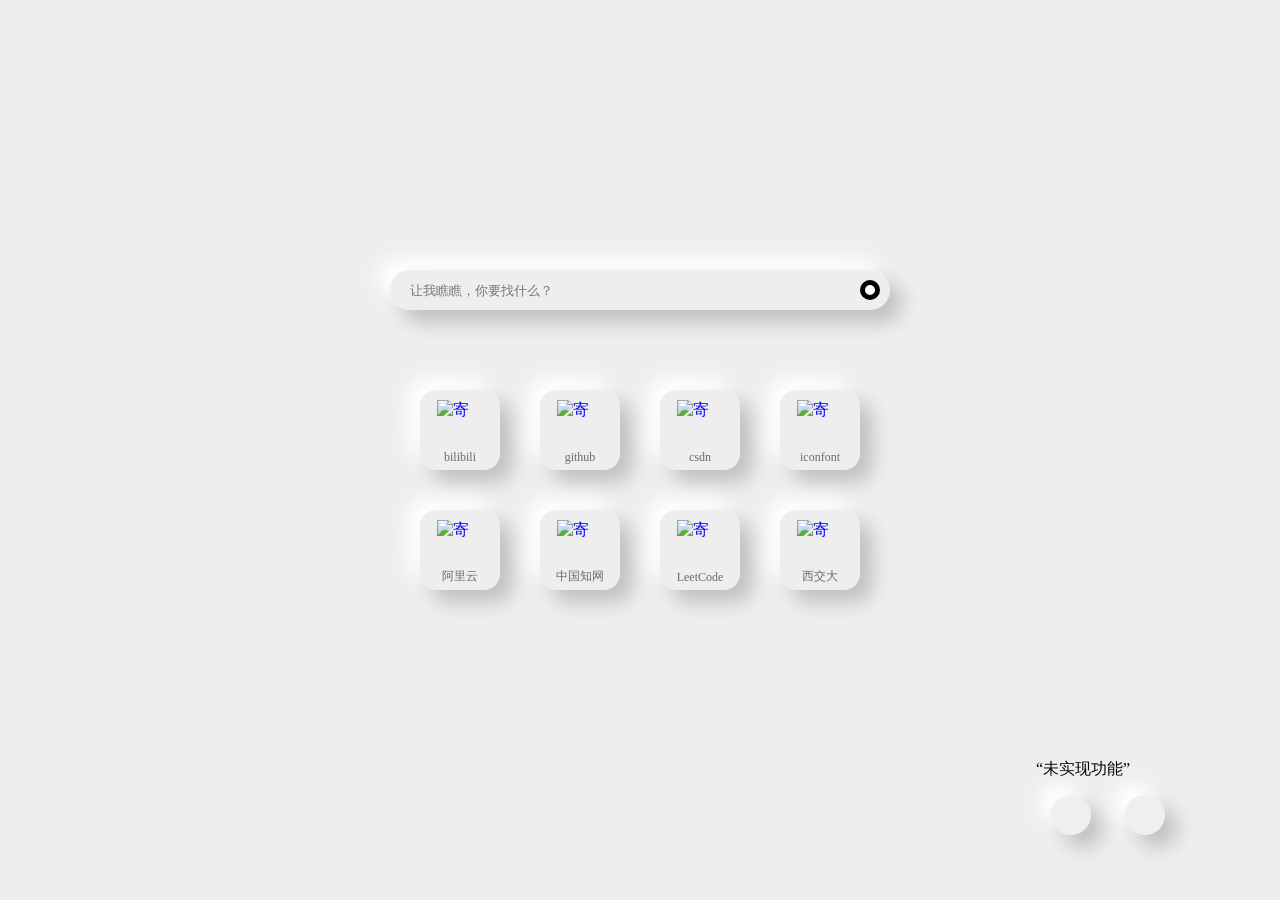
==== index.html @ e0337924 "Update index.html" ====
<!DOCTYPE html>
<html lang="zh-CN" dir="ltr">
  <head>
    <meta charset="utf-8">
    <title>落鲸起始页</title>
    <link rel="stylesheet" href="beginPageCss1.css" type="text/css">
  </head>
  <div class="msg_desc">
  <img style="max-width:100%;overflow:hidden;" src="https://img1.imgtp.com/2023/06/10/Y4lsNQQP.jpg" alt="">
  </div>
  <body>
      <div class="msg_desc">
    </div>
    <div class="backgroundBox1">
      <div class="backgroundBox2">
        <!-- backgroundFormStyle盒子里面放的是整个搜索框 -->
        <!-- 这里使用百度搜索引擎。 -->
        <div id="backgroundFormStyle">
          <form action="http://www.baidu.com/s?q=" method="get" target="_parent" id="searchForm">
            <input type="hidden" name="hiddenInput" value="3"/>
            <input type="text" name="wd" placeholder="让我瞧瞧，你要找什么？" id="searchInput" autocomplete="off"/>
            <input type="submit" value="" id="confirmInput"/>
            <!-- 确定按钮简化为一个小圆圈。 -->
          </form>
        </div>
        <div class="iconBackBoxAll">
          <!-- 每一个网站入口包含两个信息，图片和名称。 -->
          <!-- 在href中填写网站的地址，p标签中填写名字。 -->
          <!-- 不涉及JavaScript的话，建议使用a标签实现链接。 -->
          <a class="iconBackBox" href="https://www.bilibili.com/">
            <img src="icon/bilibili.png" alt="寄">
            <!-- src是图片的地址，alt是图片无法显示时的文字 -->
            <div>
              <p>bilibili</p>
            </div>
          </a>
          <a class="iconBackBox" href="https://github.com/">
            <img src="icon/github.png" alt="寄">
            <div>
              <p>github</p>
            </div>
          </a>
          <a class="iconBackBox" href="https://www.csdn.net/">
            <img src="icon/csdn.png" alt="寄">
            <div>
              <p>csdn</p>
            </div>
          </a>
          <a class="iconBackBox" href="https://www.iconfont.cn/">
            <img src="icon/iconfont.png" alt="寄">
            <div>
              <p>iconfont</p>
            </div>
          </a>
          <a class="iconBackBox" href="https://www.aliyun.com/">
            <img src="icon/阿里云.png" alt="寄">
            <div>
              <p>阿里云</p>
            </div>
          </a>
          <a class="iconBackBox" href="https://www.cnki.net/">
            <img src="icon/中国知网.png" alt="寄">
            <div>
              <p>中国知网</p>
            </div>
          </a>
          <a class="iconBackBox" href="https://leetcode-cn.com/">
            <img src="icon/LeetCode.png" alt="寄">
            <div>
              <p>LeetCode</p>
            </div>
          </a>
          <a class="iconBackBox" href="http://www.xjtu.edu.cn/">
            <img src="icon/西安交通大学.png" alt="寄">
            <div>
              <p>西交大</p>
            </div>
          </a>
        </div>
      </div>
    </div>
    <!-- 下面是添加和删除的按钮，这里暂未实现功能，先放这里配个像。不想要可以删除 -->
    <div class="setButtonBox">
      <p>“未实现功能”</p>
      <button type="button" name="button" autocomplete="off" id="addBut"></button>
      <button type="button" name="button" autocomplete="off" id="deleteBut"></button>
    </div>
    <!-- 以下是JavaScript文件 （还没写）-->
  </body>
</html>
---- beginPageCss1.css ----
*{
  /* 清除所有的padding、margin和border */
  margin: 0;
  padding: 0;
  border: 0;
}
img{height: auto; width: auto\9; width:100%;}
body {
  background-color: #EFEEEE;
  /* 长按鼠标并滑动的时候回选中框内的内容，这里禁止选中所有文本。 */
  -moz-user-select:none;/*火狐*/
  -webkit-user-select:none;/*webkit浏览器*/
  -ms-user-select:none;/*IE10*/
  -khtml-user-select:none;/*早期浏览器*/
  user-select:none;
}

/*
 * 以下是背景盒子的属性设置
 */

/* 两个盒子的属性主要是为了进行定位 */
.backgroundBox1 {
  background-color: inherit;
  width: 600px;
  height: 400px;
  position: absolute;
  left: 50%;
  margin-left: -300px;
  top: 50%;
  margin-top: -200px;
}
.backgroundBox2 {
  background-color: inherit;
  width: inherit;
  height: inherit;
  position: relative;
}

/*
 * 以下是有关的搜索框的布局
 */

#backgroundFormStyle {
  position: relative;
  height: 20%;
  width: inherit;
}
#searchForm {
  /* 搜索框的属性设置 */
  position: absolute;
  width: 500px;
  height: 40px;
  /* 盒子居中 */
  top: 50%;
  margin-top: -20px;
  left: 50%;
  margin-left: -250px;
  /* 圆角属性，可以根据自己的喜好调节，50%盒子就是个圆形 */
  border-radius: 20px;
  /* 两个阴影属性，做出凸起的效果。 */
  /* 第一个阴影为白色，向左和上移动。 */
  /* 第二个阴影为黑色，向右和下移动。 */
  /* 参数分别为：x方向偏移 y方向偏移 阴影模糊半径 颜色 */
  box-shadow: 12px 12px 20px rgba(0, 0, 0, 0.2),
   -12px -12px 20px rgba(255, 255, 255, 1);
}
/* 注意：这里是搜索框的样式，和网站入口按钮不同，没有鼠标悬停点击等状态效果。 */
#searchInput {
  width: 90%;
  height: inherit;
  margin-left: 20px;
  background-color: inherit;
  /* outline用来清除点击搜索框的时候出现一个黑色小边框 */
  outline: none;
}
#confirmInput {
  /* 把确认按钮变成黑色边框小圆圈 */
  width: 5%;
  height: 20px;
  width: 20px;
  background-color: white;
  position: absolute;
  right: 10;
  top: 50%;
  margin-top: -10px;
  border-radius: 50%;
  border-color: black;
  border-width: thick;
  border-style: solid;
  outline: none;
}
#confirmInput:hover {
  /* 鼠标悬停到确认按钮上变成小手手 */
  cursor: pointer;
}

/*
 * 下面是关于网站入口的按钮布局
 */

.iconBackBoxAll {
  position: absolute;
  /* 横向居中 */
  left: 50%;
  margin-left: -240px;
  bottom: 0;
  width: 480px;
  height: 70%;
}
.iconBackBoxAll>a {
  background-color: inherit;
  position: relative;
  /* 使用左浮动来布局，如果您的网站入口不是8个，建议另外进行布局 */
  float: left;
  width: 80px;
  height: 80px;
  margin: 20px;
  border-radius: 20%;
  box-shadow: 12px 12px 20px rgba(0, 0, 0, 0.2),
   -12px -12px 20px rgba(255, 255, 255, 1);
  /* 小手手 */
  cursor: pointer;
  /* 动画，阴影过度，做出一个纸面下凹的效果。 */
  /* 参数：需要改变的样式（all是所有）  改变的时间  速度函数 */
  /* 注意注意注意！！！！
   * 这里必须填写速度函数，即便默认曲线就是ease，我也没搞清楚为啥。
   * 后面需要从外阴影过渡到内阴影。在测试的时候，如果不写速度函数曲线没有效果。
   * 其他样式，比如改变盒子宽高颜色没啥问题。希望有大佬帮忙解答一下原因。
   */
  transition: all .2s ease;
}
.iconBackBoxAll>a img {
  /* 图片定位 */
  position: absolute;
  width: 46px;
  height: 46px;
  top: 50%;
  margin-top: -30px;
  left: 50%;
  margin-left: -23px;
}
.iconBackBox>div {
  /* 文本定位 */
  position: absolute;
  width: 60px;
  bottom: 5px;
  left: 50%;
  margin-left: -30px;
  text-align: center;
}
.iconBackBox>div p {
  /* 文本样式 */
  color: #6B6B6B;
  font-size: 12px;
}

/*
 * 下面是关于网站入口的伪类选择器
 */

.iconBackBoxAll>a:hover {
  /* 这里改变盒子阴影 */
  /*
   * 四个参数：
   * 前两个是黑白阴影从外阴影过渡到没有阴影
   * 后连个是黑白阴影从没有阴影过渡到内阴影
   */
  box-shadow: 0px 0px 0px rgba(0, 0, 0, 0.2),
   0px 0px 0px rgba(255, 255, 255, 1),
  12px 12px 20px rgba(0, 0, 0, 0.2) inset,
   -12px -12px 20px rgba(255, 255, 255, 1) inset;
}
.iconBackBoxAll>a:active {
  /* 点击时改变样式，加深效果 */
   box-shadow: 10px 10px 30px rgba(0, 0, 0, 0.2) inset,
    -10px -10px 30px rgba(255, 255, 255, 1) inset;
}


/*
 * 下面是对于增加和删除按钮的属性设置
 */

 /* 这里两个按钮没有功能，在删除html文件中的两个按钮的同时，可以选择删除这里的样式 */
 /* 具体的思路和网站入口一样 */
.setButtonBox {
  /* background-color: red; */
  position: fixed;
  right: 100px; bottom: 50px;
}
.setButtonBox button{
  width: 40px;
  height: 40px;
  margin: 15px;
  border-radius: 50%;
  box-shadow: 12px 12px 20px rgba(0, 0, 0, 0.2),
   -12px -12px 20px rgba(255, 255, 255, 1);
  cursor: pointer;
  outline: none;
  transition: all .2s ease;
}
#addBut {
  background-image: url(icon/addButton.png);
  background-position: center;
  background-repeat: no-repeat;
  background-size: contain;
}
.setButtonBox button:hover{
  box-shadow: 0px 0px 0px rgba(0, 0, 0, 0.2),
   0px 0px 0px rgba(255, 255, 255, 1),
  12px 12px 20px rgba(0, 0, 0, 0.2) inset,
   -12px -12px 20px rgba(255, 255, 255, 1) inset;
}
#deleteBut {
  background-image: url(icon/delete.png);
  background-position: center;
  background-repeat: no-repeat;
  background-size: contain;
}
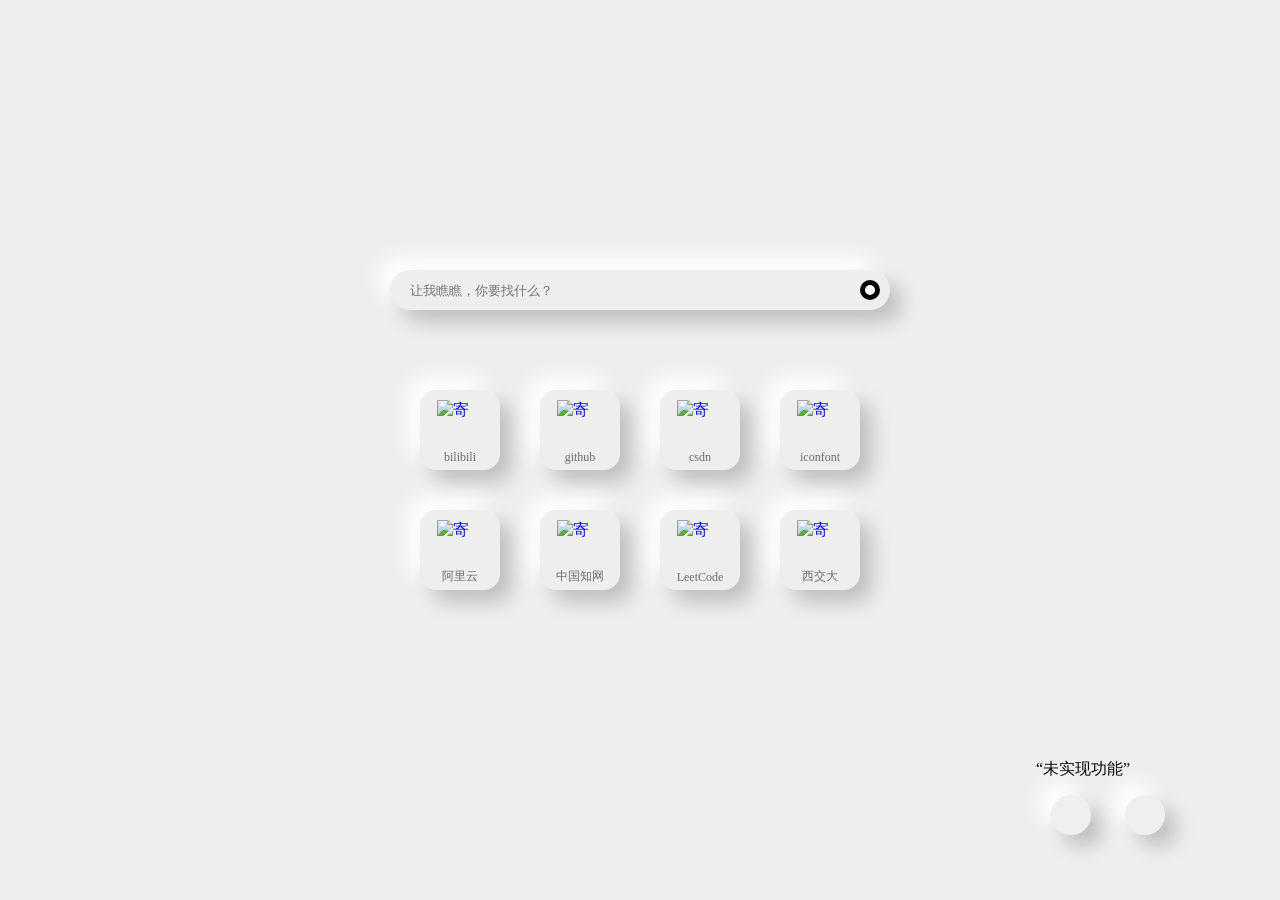
==== commit 02c9c46e: "Update index.html" ====
--- a/index.html
+++ b/index.html
@@ -6,7 +6,7 @@
     <link rel="stylesheet" href="beginPageCss1.css" type="text/css">
   </head>
   <div class="msg_desc">
-  <img style="max-width:100%;overflow:hidden;" src="https://img1.imgtp.com/2023/06/10/Y4lsNQQP.jpg" alt="">
+  <img style="max-width:100%;overflow:hidden;" src="https://img1.imgtp.com/2023/06/10/zETDPKsY.jpg" alt="">
   </div>
   <body>
       <div class="msg_desc">
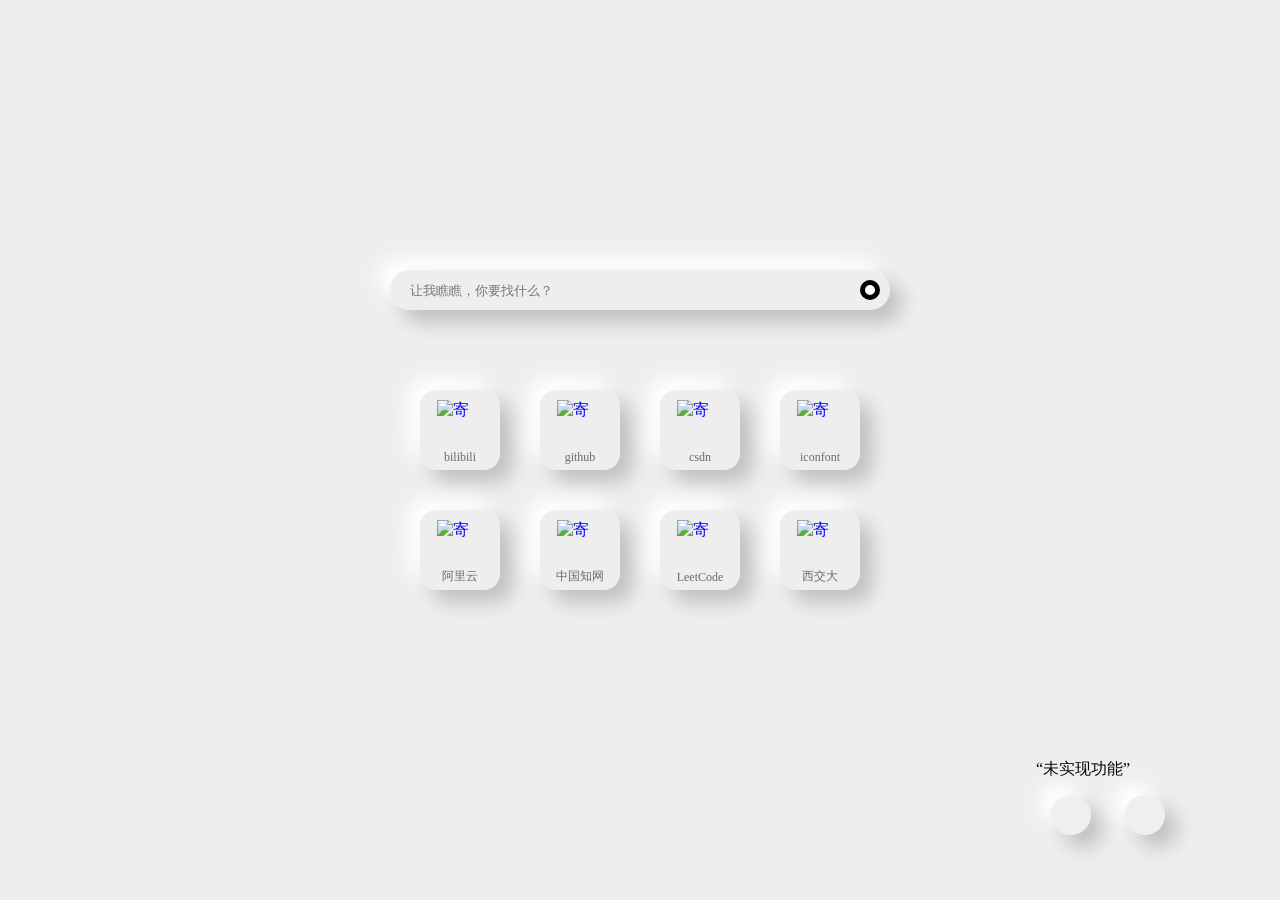
==== commit 611225a0: "Update index.html" ====
--- a/index.html
+++ b/index.html
@@ -6,7 +6,7 @@
     <link rel="stylesheet" href="beginPageCss1.css" type="text/css">
   </head>
   <div class="msg_desc">
-  <img style="max-width:100%;overflow:hidden;" src="https://img1.imgtp.com/2023/06/10/zETDPKsY.jpg" alt="">
+  <img style="max-width:100%;overflow:hidden;" src="https://picdl.sunbangyan.cn/2023/06/10/p29nta.jpg" alt="">
   </div>
   <body>
       <div class="msg_desc">
--- a/beginPageCss1.css
+++ b/beginPageCss1.css
@@ -21,7 +21,7 @@
 
 /* 两个盒子的属性主要是为了进行定位 */
 .backgroundBox1 {
-  background-color: inherit;
+  background-color: unset;
   width: 600px;
   height: 400px;
   position: absolute;
@@ -31,7 +31,7 @@
   margin-top: -200px;
 }
 .backgroundBox2 {
-  background-color: inherit;
+  background-color: unset;
   width: inherit;
   height: inherit;
   position: relative;
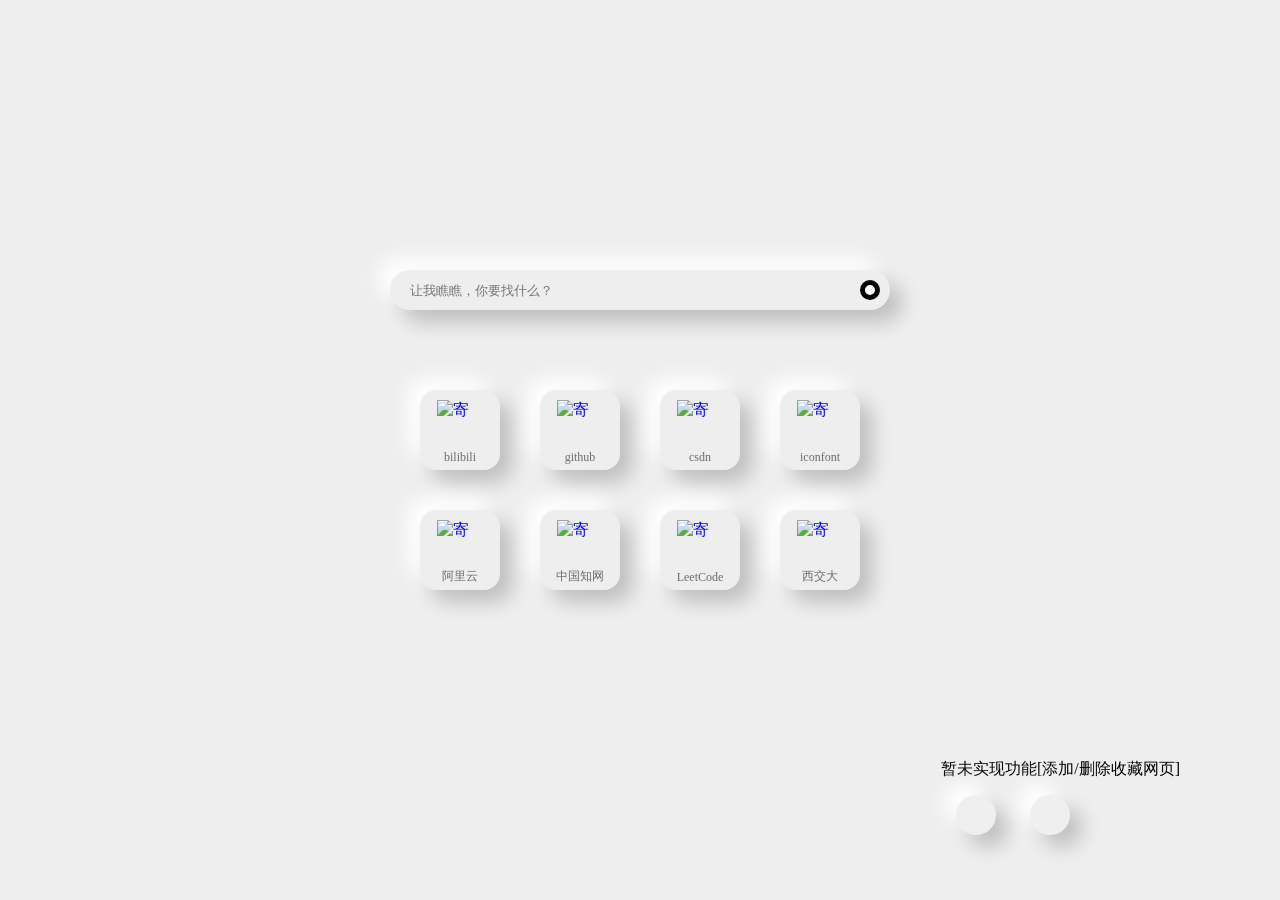
==== commit fbf8530d: "Update index.html" ====
--- a/index.html
+++ b/index.html
@@ -81,7 +81,7 @@
     </div>
     <!-- 下面是添加和删除的按钮，这里暂未实现功能，先放这里配个像。不想要可以删除 -->
     <div class="setButtonBox">
-      <p>“未实现功能”</p>
+      <p>暂未实现功能[添加/删除收藏网页]</p>
       <button type="button" name="button" autocomplete="off" id="addBut"></button>
       <button type="button" name="button" autocomplete="off" id="deleteBut"></button>
     </div>
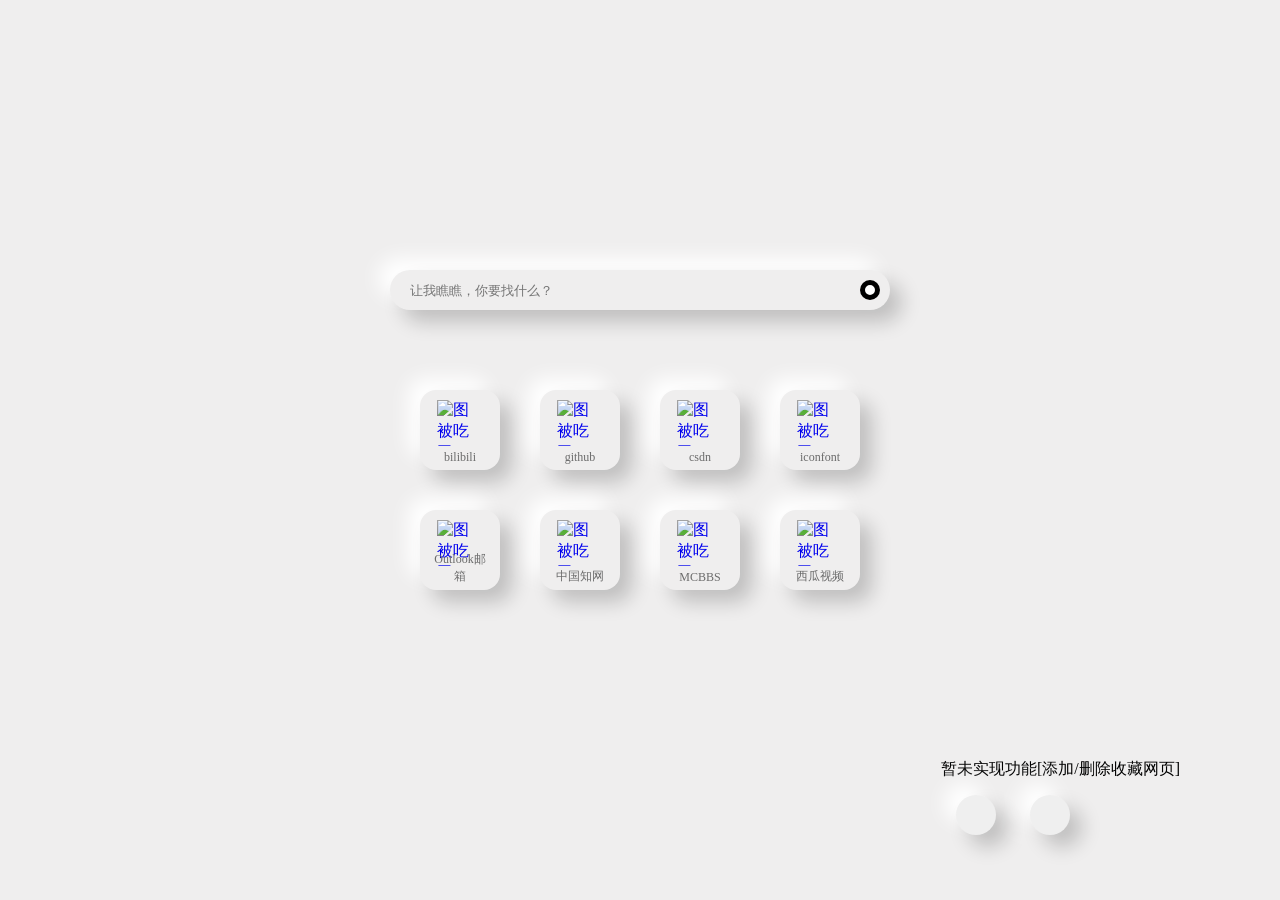
==== commit 87a2585a: "Update index.html" ====
--- a/index.html
+++ b/index.html
@@ -28,52 +28,52 @@
           <!-- 在href中填写网站的地址，p标签中填写名字。 -->
           <!-- 不涉及JavaScript的话，建议使用a标签实现链接。 -->
           <a class="iconBackBox" href="https://www.bilibili.com/">
-            <img src="icon/bilibili.png" alt="寄">
+            <img src="icon/bilibili.png" alt="图被吃了">
             <!-- src是图片的地址，alt是图片无法显示时的文字 -->
             <div>
               <p>bilibili</p>
             </div>
           </a>
           <a class="iconBackBox" href="https://github.com/">
-            <img src="icon/github.png" alt="寄">
+            <img src="icon/github.png" alt="图被吃了">
             <div>
               <p>github</p>
             </div>
           </a>
           <a class="iconBackBox" href="https://www.csdn.net/">
-            <img src="icon/csdn.png" alt="寄">
+            <img src="icon/csdn.png" alt="图被吃了">
             <div>
               <p>csdn</p>
             </div>
           </a>
           <a class="iconBackBox" href="https://www.iconfont.cn/">
-            <img src="icon/iconfont.png" alt="寄">
+            <img src="icon/iconfont.png" alt="图被吃了">
             <div>
               <p>iconfont</p>
             </div>
           </a>
-          <a class="iconBackBox" href="https://www.aliyun.com/">
-            <img src="icon/阿里云.png" alt="寄">
+          <a class="iconBackBox" href="https://outlook.live.com/mail/">
+            <img src="icon/outlook.png" alt="图被吃了">
             <div>
-              <p>阿里云</p>
+              <p>Outlook邮箱</p>
             </div>
           </a>
           <a class="iconBackBox" href="https://www.cnki.net/">
-            <img src="icon/中国知网.png" alt="寄">
+            <img src="icon/中国知网.png" alt="图被吃了">
             <div>
               <p>中国知网</p>
             </div>
           </a>
-          <a class="iconBackBox" href="https://leetcode-cn.com/">
-            <img src="icon/LeetCode.png" alt="寄">
+          <a class="iconBackBox" href="https://mcbbs.net/">
+            <img src="icon/mcbbs.png" alt="图被吃了">
             <div>
-              <p>LeetCode</p>
+              <p>MCBBS</p>
             </div>
           </a>
-          <a class="iconBackBox" href="http://www.xjtu.edu.cn/">
-            <img src="icon/西安交通大学.png" alt="寄">
+          <a class="iconBackBox" href="http://www.ixigua.com/">
+            <img src="icon/西瓜视频.png" alt="图被吃了">
             <div>
-              <p>西交大</p>
+              <p>西瓜视频</p>
             </div>
           </a>
         </div>
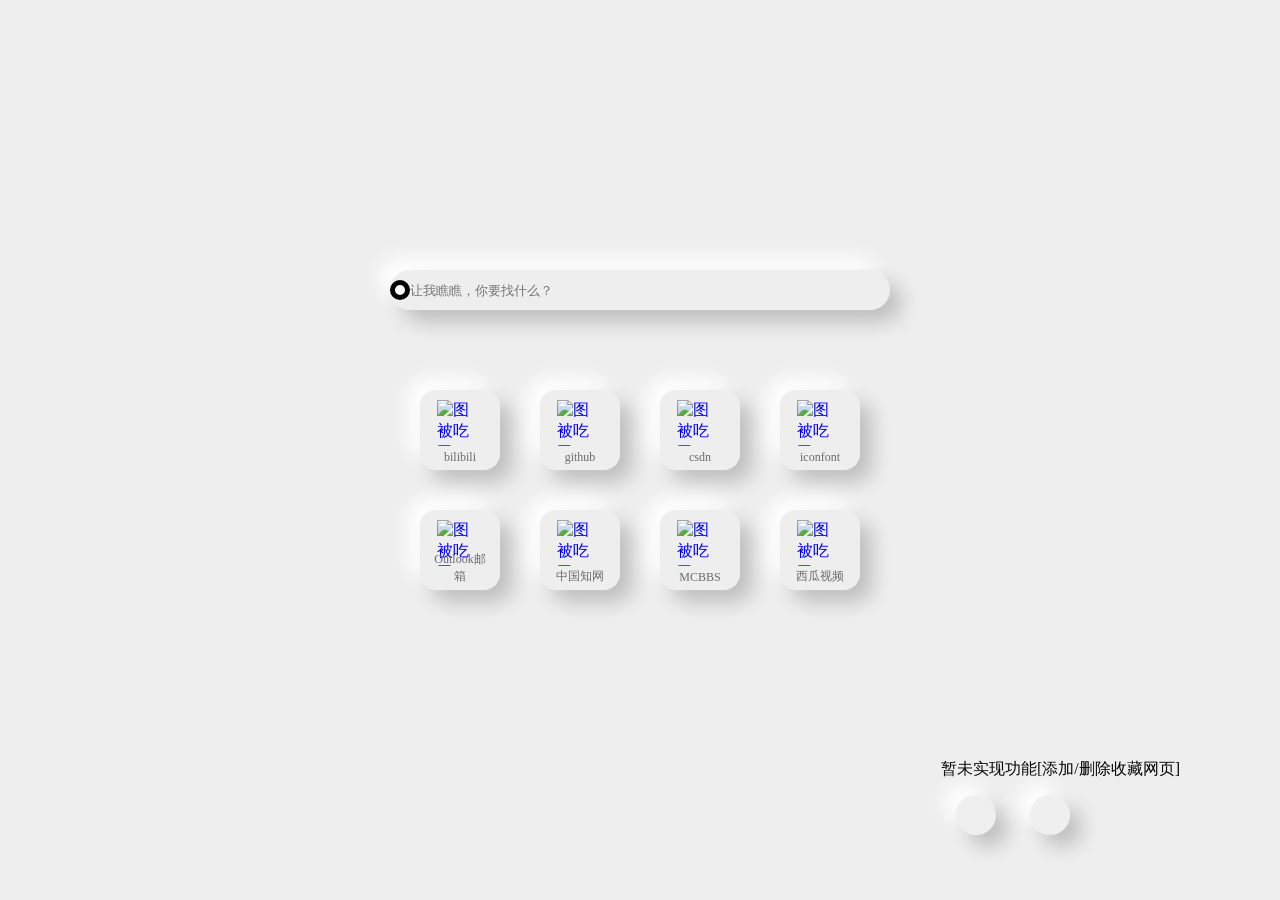
==== commit 9b36af2b: "Update index.html" ====
--- a/index.html
+++ b/index.html
@@ -4,6 +4,7 @@
     <meta charset="utf-8">
     <title>落鲸起始页</title>
     <link rel="stylesheet" href="beginPageCss1.css" type="text/css">
+    <script src="search-suggestions.js"></script>
   </head>
   <div class="msg_desc">
   <img style="max-width:100%;overflow:hidden;" src="https://picdl.sunbangyan.cn/2023/06/10/p29nta.jpg" alt="">
@@ -19,6 +20,7 @@
           <form action="http://www.baidu.com/s?q=" method="get" target="_parent" id="searchForm">
             <input type="hidden" name="hiddenInput" value="3"/>
             <input type="text" name="wd" placeholder="让我瞧瞧，你要找什么？" id="searchInput" autocomplete="off"/>
+            <div id="search-suggestions"></div>
             <input type="submit" value="" id="confirmInput"/>
             <!-- 确定按钮简化为一个小圆圈。 -->
           </form>
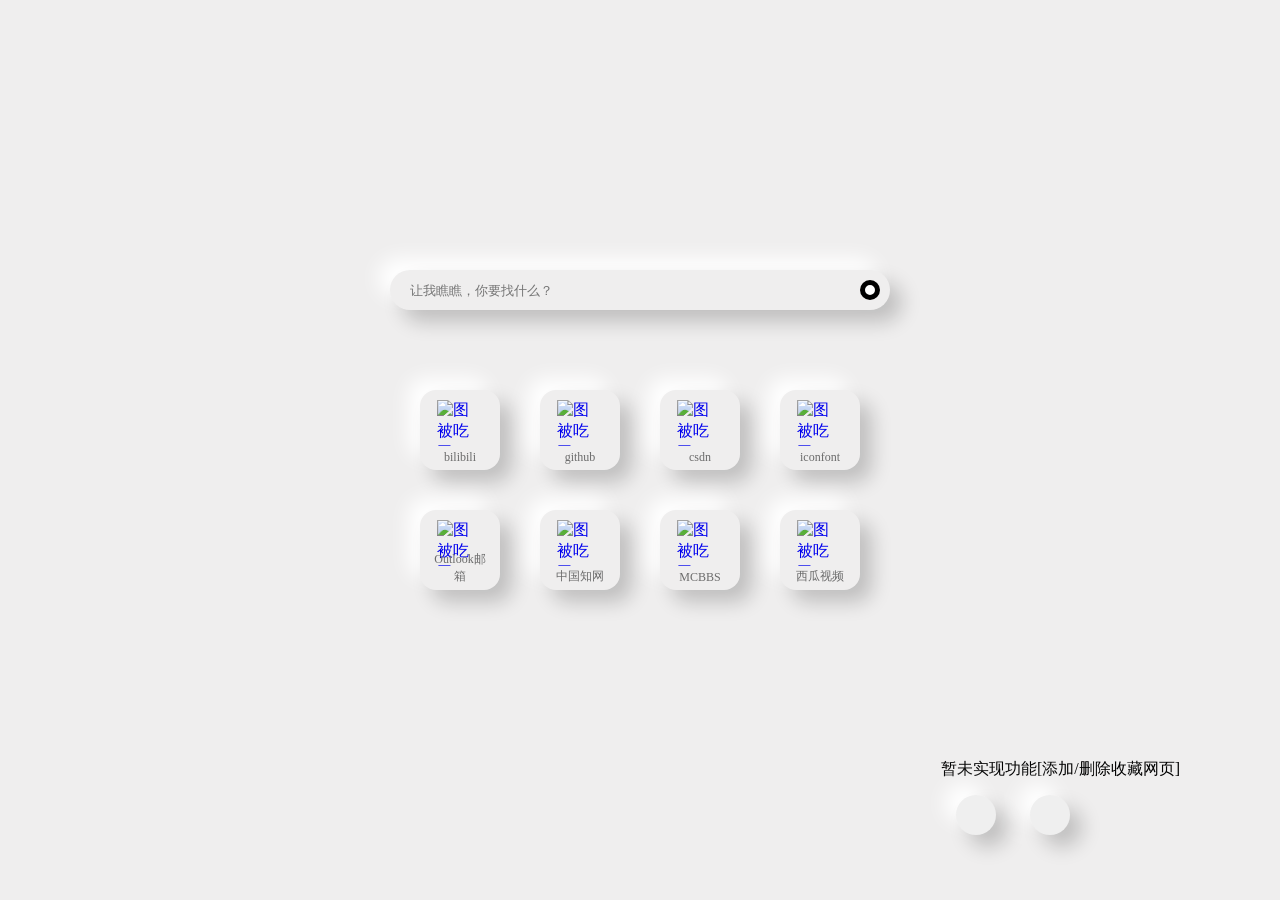
==== commit 7dee2b9b: "Update index.html" ====
--- a/index.html
+++ b/index.html
@@ -20,7 +20,6 @@
           <form action="http://www.baidu.com/s?q=" method="get" target="_parent" id="searchForm">
             <input type="hidden" name="hiddenInput" value="3"/>
             <input type="text" name="wd" placeholder="让我瞧瞧，你要找什么？" id="searchInput" autocomplete="off"/>
-            <div id="search-suggestions"></div>
             <input type="submit" value="" id="confirmInput"/>
             <!-- 确定按钮简化为一个小圆圈。 -->
           </form>
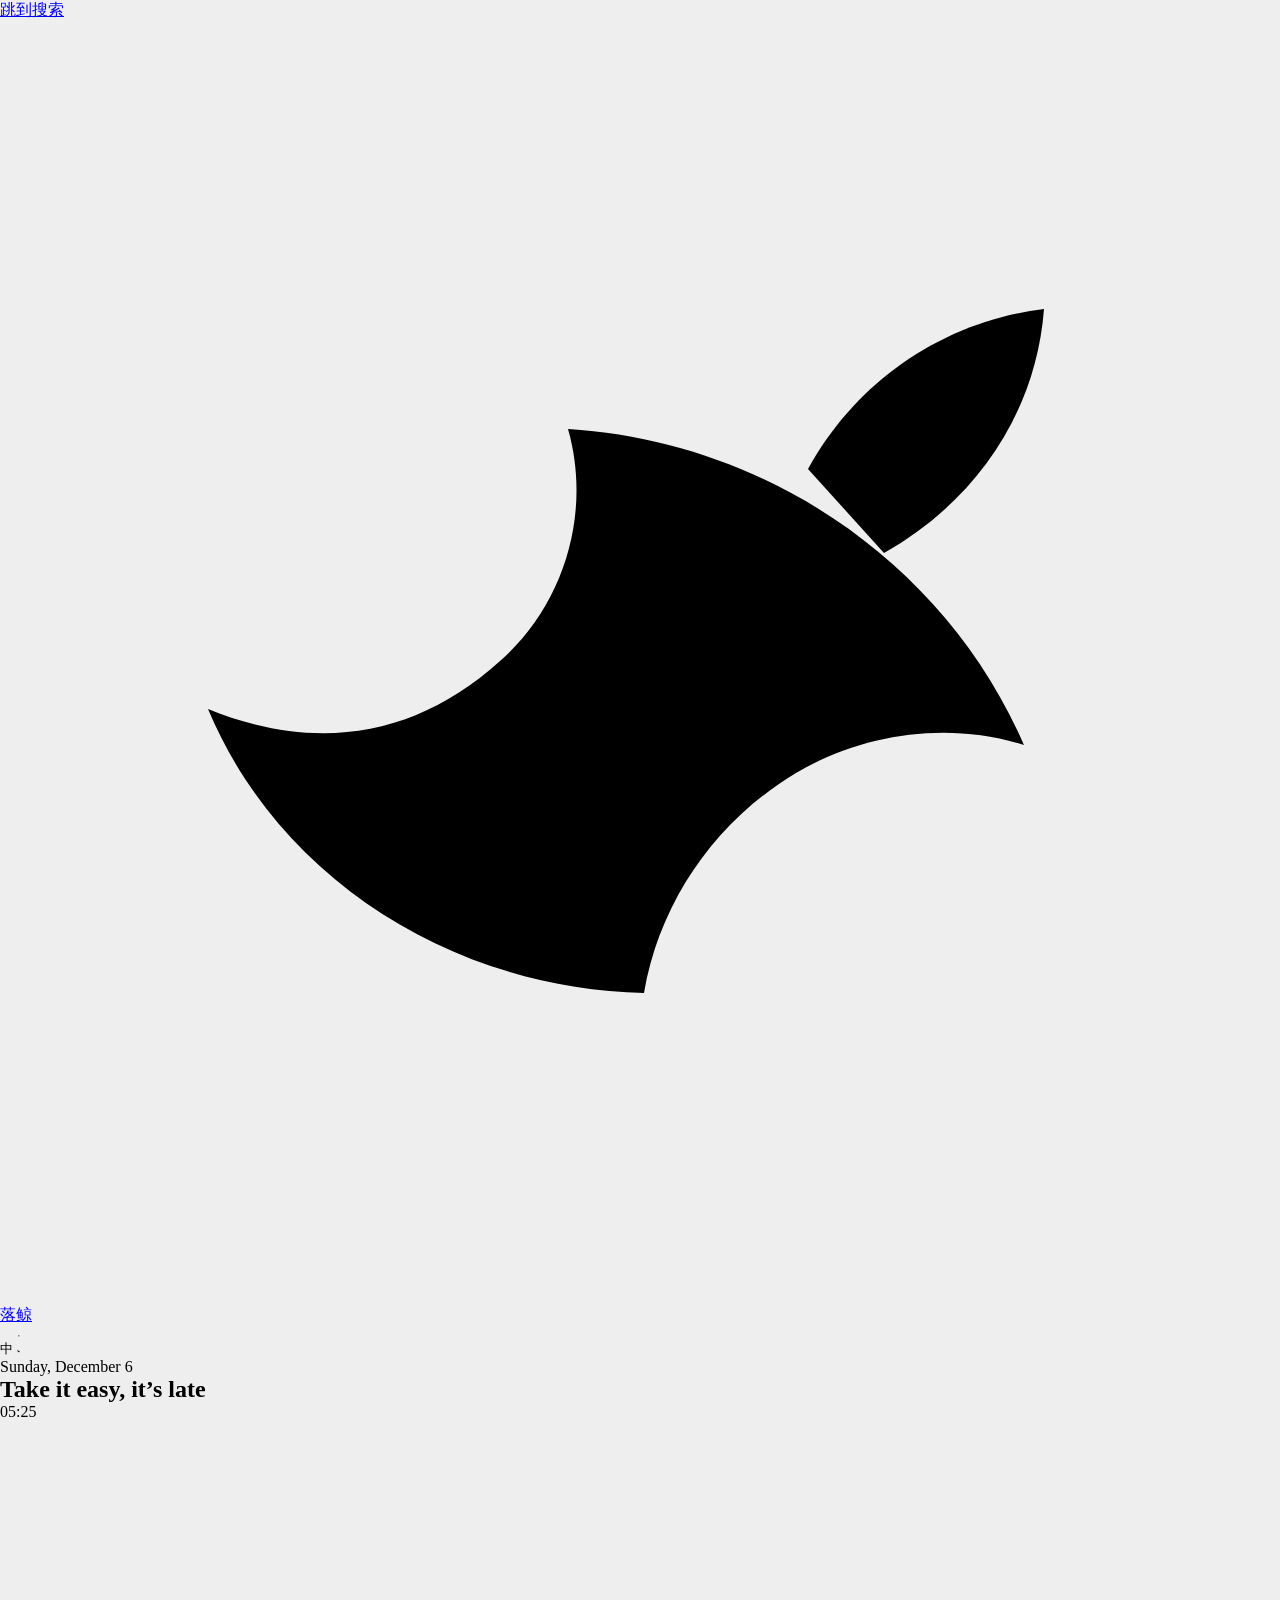
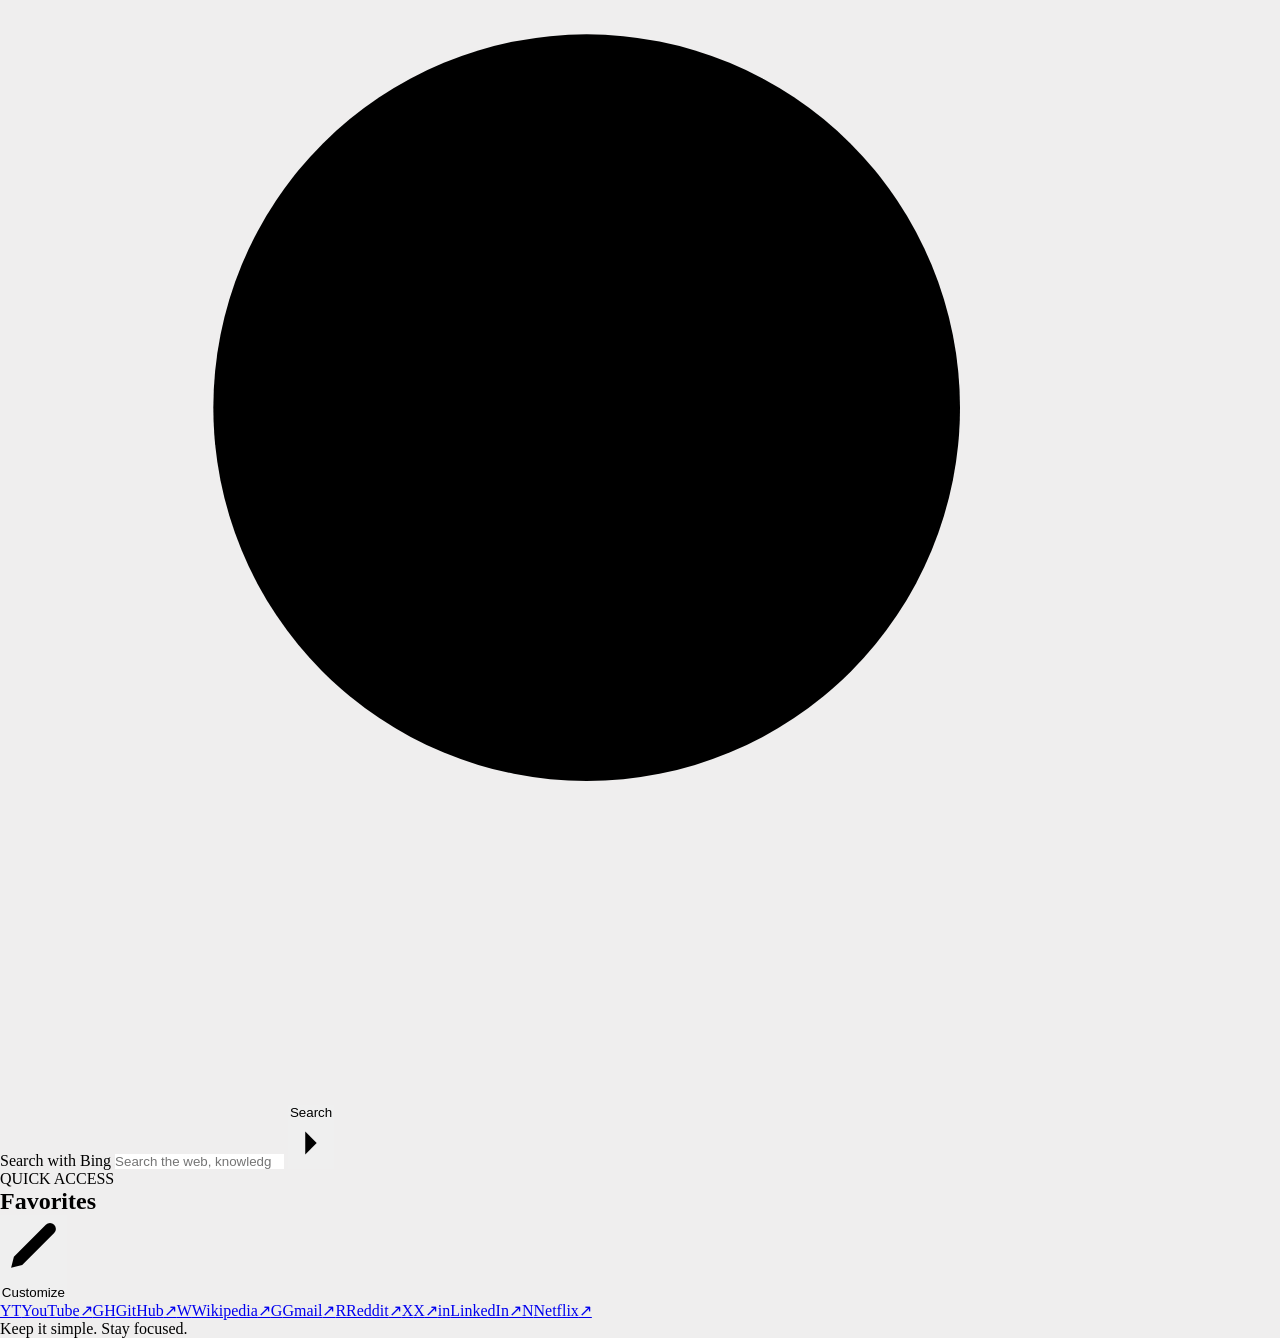
==== commit 95a4f33f: "Update index.html" ====
--- a/index.html
+++ b/index.html
@@ -1,91 +1,136 @@
-<!DOCTYPE html>
-<html lang="zh-CN" dir="ltr">
+<!doctype html>
+<html lang="zh-CN">
   <head>
-    <meta charset="utf-8">
+    <meta charset="UTF-8" />
+    <meta name="viewport" content="width=device-width, initial-scale=1, viewport-fit=cover" />
+    <meta name="theme-color" content="#f4f7fb" media="(prefers-color-scheme: light)" />
+    <meta name="theme-color" content="#0b1018" media="(prefers-color-scheme: dark)" />
+    <meta
+      name="description"
+      content="落鲸起始页：轻量、舒适、支持深浅主题、国际化与自定义网站的浏览器主页。"
+    />
+    <meta name="color-scheme" content="light dark" />
     <title>落鲸起始页</title>
-    <link rel="stylesheet" href="beginPageCss1.css" type="text/css">
-    <script src="search-suggestions.js"></script>
+    <link rel="icon" href="assets/favicon.svg" type="image/svg+xml" />
+    <script>
+      try {
+        const savedTheme = localStorage.getItem("luojing-theme");
+        if (savedTheme === "light" || savedTheme === "dark") document.documentElement.dataset.theme = savedTheme;
+      } catch (_) {}
+    </script>
+    <link rel="stylesheet" href="beginPageCss1.css" />
+    <script src="search-suggestions.js" defer></script>
   </head>
-  <div class="msg_desc">
-  <img style="max-width:100%;overflow:hidden;" src="https://picdl.sunbangyan.cn/2023/06/10/p29nta.jpg" alt="">
-  </div>
   <body>
-      <div class="msg_desc">
-    </div>
-    <div class="backgroundBox1">
-      <div class="backgroundBox2">
-        <!-- backgroundFormStyle盒子里面放的是整个搜索框 -->
-        <!-- 这里使用百度搜索引擎。 -->
-        <div id="backgroundFormStyle">
-          <form action="http://www.baidu.com/s?q=" method="get" target="_parent" id="searchForm">
-            <input type="hidden" name="hiddenInput" value="3"/>
-            <input type="text" name="wd" placeholder="让我瞧瞧，你要找什么？" id="searchInput" autocomplete="off"/>
-            <input type="submit" value="" id="confirmInput"/>
-            <!-- 确定按钮简化为一个小圆圈。 -->
-          </form>
+    <a class="skip-link" href="#search-input">跳到搜索</a>
+
+    <div class="ambient ambient-one" aria-hidden="true"></div>
+    <div class="ambient ambient-two" aria-hidden="true"></div>
+
+    <header class="topbar">
+      <a class="brand" href="./" aria-label="落鲸起始页首页">
+        <span class="brand-mark" aria-hidden="true">
+          <svg viewBox="0 0 32 32"><path d="M5.2 17.2c2.7 1.1 5.2.7 7.3-1.2 1.6-1.4 2.3-3.7 1.7-5.8 4.9.3 9.4 3.3 11.4 7.9-1.9-.6-4-.3-5.7.7-2 1.2-3.4 3.2-3.8 5.5-4.7-.1-9.1-2.8-10.9-7.1Z"/><path d="M20.2 11.2c1.2-2.2 3.4-3.7 5.9-4-.2 2.6-1.7 4.8-4 6.1"/></svg>
+        </span>
+        <span>落鲸</span>
+      </a>
+
+      <div class="topbar-actions">
+        <button class="text-button" id="language-toggle" type="button" aria-label="Switch to English" title="Language">EN</button>
+        <button class="icon-button" id="theme-toggle" type="button" aria-label="切换为深色主题" title="切换主题">
+          <svg class="sun-icon" viewBox="0 0 24 24" aria-hidden="true"><circle cx="12" cy="12" r="4"/><path d="M12 2v2M12 20v2M4.93 4.93l1.42 1.42M17.66 17.66l1.41 1.41M2 12h2M20 12h2M4.93 19.07l1.42-1.42M17.66 6.34l1.41-1.41"/></svg>
+          <svg class="moon-icon" viewBox="0 0 24 24" aria-hidden="true"><path d="M20.2 15.2A8.5 8.5 0 0 1 8.8 3.8 8.5 8.5 0 1 0 20.2 15.2Z"/></svg>
+        </button>
+      </div>
+    </header>
+
+    <main class="page-shell">
+      <section class="hero" aria-labelledby="greeting">
+        <div class="time-block" aria-live="off">
+          <p id="date-text" class="date-text"></p>
+          <h1 id="greeting">你好，今天想找点什么？</h1>
+          <p class="clock" id="clock" aria-label="当前时间"></p>
         </div>
-        <div class="iconBackBoxAll">
-          <!-- 每一个网站入口包含两个信息，图片和名称。 -->
-          <!-- 在href中填写网站的地址，p标签中填写名字。 -->
-          <!-- 不涉及JavaScript的话，建议使用a标签实现链接。 -->
-          <a class="iconBackBox" href="https://www.bilibili.com/">
-            <img src="icon/bilibili.png" alt="图被吃了">
-            <!-- src是图片的地址，alt是图片无法显示时的文字 -->
-            <div>
-              <p>bilibili</p>
-            </div>
-          </a>
-          <a class="iconBackBox" href="https://github.com/">
-            <img src="icon/github.png" alt="图被吃了">
-            <div>
-              <p>github</p>
-            </div>
-          </a>
-          <a class="iconBackBox" href="https://www.csdn.net/">
-            <img src="icon/csdn.png" alt="图被吃了">
-            <div>
-              <p>csdn</p>
-            </div>
-          </a>
-          <a class="iconBackBox" href="https://www.iconfont.cn/">
-            <img src="icon/iconfont.png" alt="图被吃了">
-            <div>
-              <p>iconfont</p>
-            </div>
-          </a>
-          <a class="iconBackBox" href="https://outlook.live.com/mail/">
-            <img src="icon/outlook.png" alt="图被吃了">
-            <div>
-              <p>Outlook邮箱</p>
-            </div>
-          </a>
-          <a class="iconBackBox" href="https://www.cnki.net/">
-            <img src="icon/中国知网.png" alt="图被吃了">
-            <div>
-              <p>中国知网</p>
-            </div>
-          </a>
-          <a class="iconBackBox" href="https://mcbbs.net/">
-            <img src="icon/mcbbs.png" alt="图被吃了">
-            <div>
-              <p>MCBBS</p>
-            </div>
-          </a>
-          <a class="iconBackBox" href="http://www.ixigua.com/">
-            <img src="icon/西瓜视频.png" alt="图被吃了">
-            <div>
-              <p>西瓜视频</p>
-            </div>
-          </a>
+
+        <form class="search" id="search-form" action="https://www.bing.com/search" method="get" role="search" autocomplete="off">
+          <div class="search-box">
+            <svg class="search-icon" viewBox="0 0 24 24" aria-hidden="true"><circle cx="11" cy="11" r="7"/><path d="m20 20-4-4"/></svg>
+            <label class="visually-hidden" for="search-input" data-i18n="searchLabel">使用 Bing 搜索</label>
+            <input
+              id="search-input"
+              name="q"
+              type="search"
+              inputmode="search"
+              placeholder="使用 Bing 搜索网页、知识与灵感"
+              aria-autocomplete="list"
+              aria-controls="suggestions"
+              aria-expanded="false"
+              aria-activedescendant=""
+              maxlength="200"
+            />
+            <button class="clear-button" id="clear-search" type="button" aria-label="清空搜索内容" hidden>
+              <svg viewBox="0 0 24 24" aria-hidden="true"><path d="m8 8 8 8M16 8l-8 8"/></svg>
+            </button>
+            <button class="search-button" type="submit" aria-label="搜索">
+              <span data-i18n="searchButton">搜索</span>
+              <svg viewBox="0 0 24 24" aria-hidden="true"><path d="m9 18 6-6-6-6"/></svg>
+            </button>
+          </div>
+          <ul class="suggestions" id="suggestions" role="listbox" aria-label="搜索建议" hidden></ul>
+          <p class="search-status visually-hidden" id="search-status" role="status" aria-live="polite"></p>
+        </form>
+      </section>
+
+      <section class="favorites" aria-labelledby="favorites-title">
+        <div class="section-heading">
+          <div>
+            <p class="eyebrow" data-i18n="quickAccess">QUICK ACCESS</p>
+            <h2 id="favorites-title" data-i18n="favoritesTitle">常用网站</h2>
+          </div>
+          <button class="manage-button" id="manage-shortcuts" type="button">
+            <svg viewBox="0 0 24 24" aria-hidden="true"><path d="M12 20h9M16.5 3.5a2.12 2.12 0 0 1 3 3L8 18l-4 1 1-4Z"/></svg>
+            <span data-i18n="customize">自定义</span>
+          </button>
         </div>
+        <div class="shortcut-grid" id="shortcut-grid"></div>
+      </section>
+    </main>
+
+    <footer>
+      <p data-i18n="footer">保持简单，专注此刻。</p>
+    </footer>
+
+    <dialog class="shortcut-dialog" id="shortcut-dialog" aria-labelledby="dialog-title">
+      <div class="dialog-header">
+        <div>
+          <p class="eyebrow" data-i18n="personalize">PERSONALIZE</p>
+          <h2 id="dialog-title" data-i18n="manageTitle">管理常用网站</h2>
+        </div>
+        <button class="icon-button dialog-close" id="dialog-close" type="button" aria-label="关闭">
+          <svg viewBox="0 0 24 24" aria-hidden="true"><path d="m8 8 8 8M16 8l-8 8"/></svg>
+        </button>
       </div>
-    </div>
-    <!-- 下面是添加和删除的按钮，这里暂未实现功能，先放这里配个像。不想要可以删除 -->
-    <div class="setButtonBox">
-      <p>暂未实现功能[添加/删除收藏网页]</p>
-      <button type="button" name="button" autocomplete="off" id="addBut"></button>
-      <button type="button" name="button" autocomplete="off" id="deleteBut"></button>
-    </div>
-    <!-- 以下是JavaScript文件 （还没写）-->
+      <p class="dialog-description" data-i18n="manageDescription">添加你常用的网站，设置只保存在当前浏览器中。</p>
+      <div class="editable-shortcuts" id="editable-shortcuts"></div>
+      <form class="add-shortcut" id="add-shortcut-form">
+        <label>
+          <span data-i18n="siteName">网站名称</span>
+          <input id="shortcut-name" maxlength="24" required placeholder="例如：Notion" />
+        </label>
+        <label>
+          <span data-i18n="siteUrl">网站地址</span>
+          <input id="shortcut-url" type="url" required placeholder="https://notion.so" />
+        </label>
+        <button class="primary-button" type="submit" data-i18n="addSite">添加网站</button>
+      </form>
+      <div class="dialog-footer">
+        <button class="reset-button" id="reset-shortcuts" type="button" data-i18n="restoreDefaults">恢复默认</button>
+        <button class="done-button" id="dialog-done" type="button" data-i18n="done">完成</button>
+      </div>
+    </dialog>
+
+    <noscript>
+      <div class="noscript">启用 JavaScript 后可使用搜索建议、主题切换与快捷入口。</div>
+    </noscript>
   </body>
 </html>
